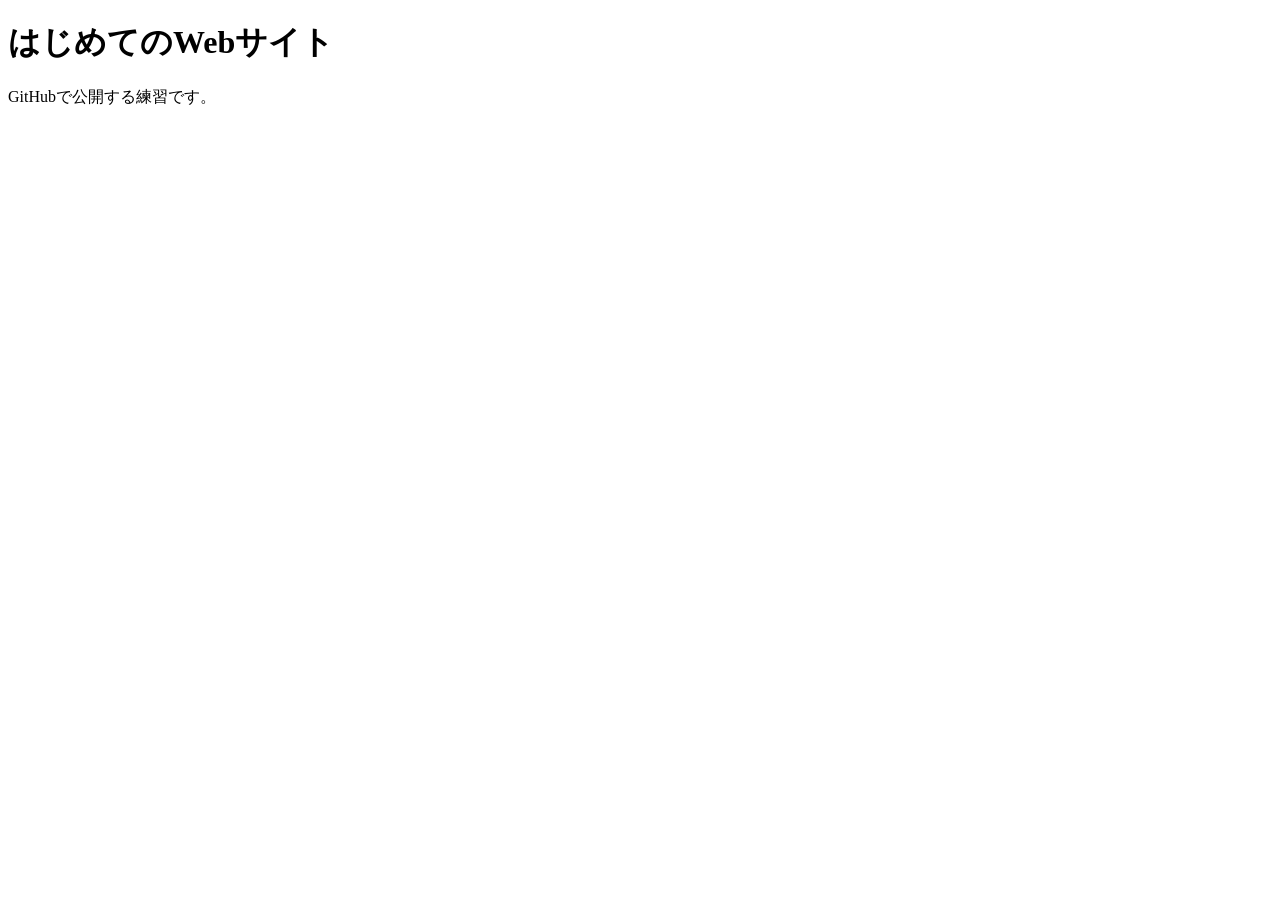
==== index.html @ cca872c9 "Create index.html" ====
<!DOCTYPE html>
<html lang="ja">
<head>
  <meta charset="UTF-8">
  <title>My First Website</title>
  <link rel="stylesheet" href="style.css">
</head>
<body>
  <h1>はじめてのWebサイト</h1>
  <p>GitHubで公開する練習です。</p>
</body>
</html>
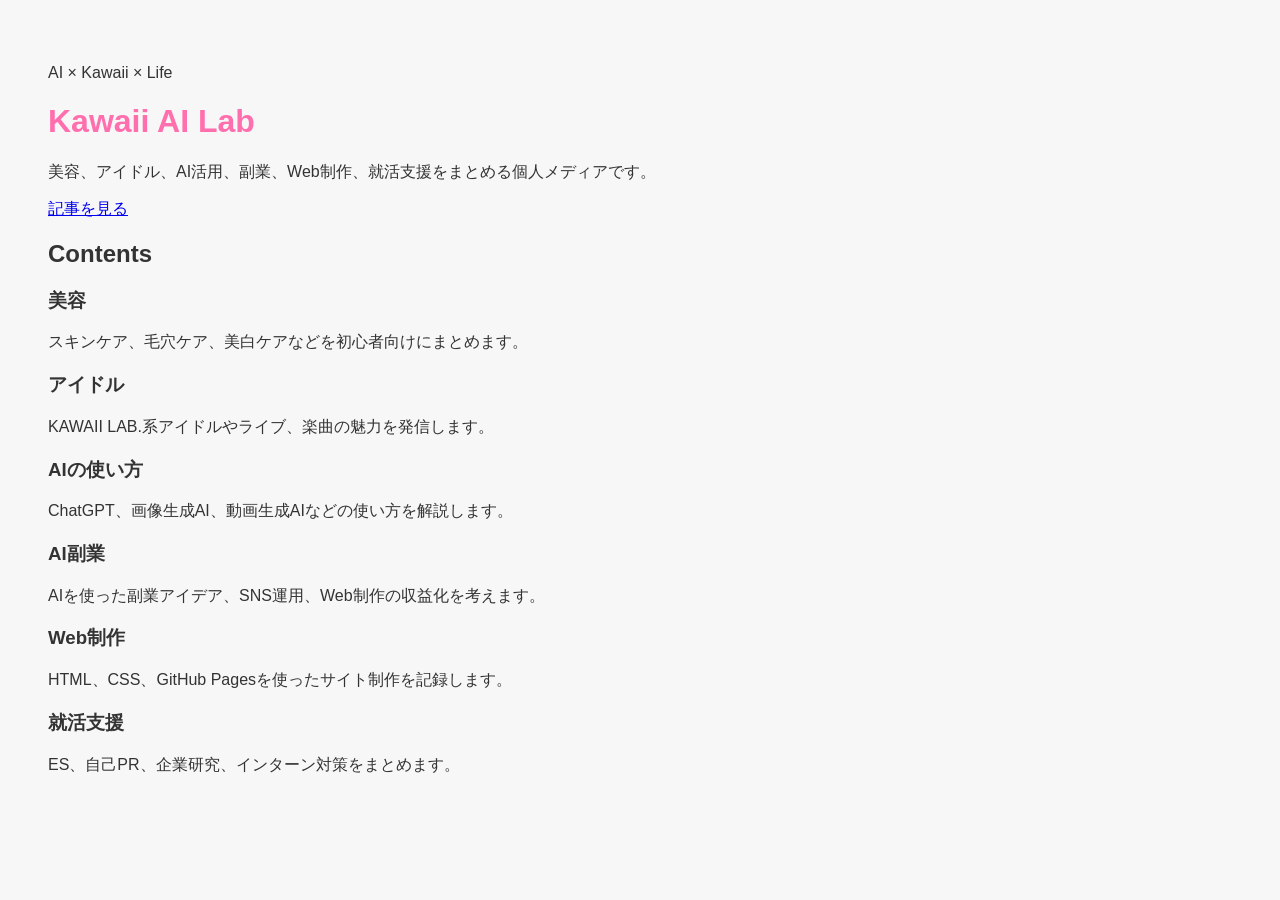
==== commit 4690cafd: "Update index.html" ====
--- a/index.html
+++ b/index.html
@@ -2,11 +2,56 @@
 <html lang="ja">
 <head>
   <meta charset="UTF-8">
-  <title>My First Website</title>
+  <meta name="viewport" content="width=device-width, initial-scale=1.0">
+  <title>Kawaii AI Lab</title>
   <link rel="stylesheet" href="style.css">
 </head>
 <body>
-  <h1>はじめてのWebサイト</h1>
-  <p>GitHubで公開する練習です。</p>
+
+  <header class="hero">
+    <p class="tag">AI × Kawaii × Life</p>
+    <h1>Kawaii AI Lab</h1>
+    <p class="lead">
+      美容、アイドル、AI活用、副業、Web制作、就活支援をまとめる個人メディアです。
+    </p>
+    <a href="#contents" class="button">記事を見る</a>
+  </header>
+
+  <section id="contents" class="section">
+    <h2>Contents</h2>
+
+    <div class="cards">
+      <div class="card">
+        <h3>美容</h3>
+        <p>スキンケア、毛穴ケア、美白ケアなどを初心者向けにまとめます。</p>
+      </div>
+
+      <div class="card">
+        <h3>アイドル</h3>
+        <p>KAWAII LAB.系アイドルやライブ、楽曲の魅力を発信します。</p>
+      </div>
+
+      <div class="card">
+        <h3>AIの使い方</h3>
+        <p>ChatGPT、画像生成AI、動画生成AIなどの使い方を解説します。</p>
+      </div>
+
+      <div class="card">
+        <h3>AI副業</h3>
+        <p>AIを使った副業アイデア、SNS運用、Web制作の収益化を考えます。</p>
+      </div>
+
+      <div class="card">
+        <h3>Web制作</h3>
+        <p>HTML、CSS、GitHub Pagesを使ったサイト制作を記録します。</p>
+      </div>
+
+      <div class="card">
+        <h3>就活支援</h3>
+        <p>ES、自己PR、企業研究、インターン対策をまとめます。</p>
+      </div>
+    </div>
+  </section>
+
 </body>
 </html>
--- a/style.css
+++ b/style.css
@@ -0,0 +1,10 @@
+body {
+  font-family: sans-serif;
+  background: #f7f7f7;
+  color: #333;
+  padding: 40px;
+}
+
+h1 {
+  color: #ff6fae;
+}
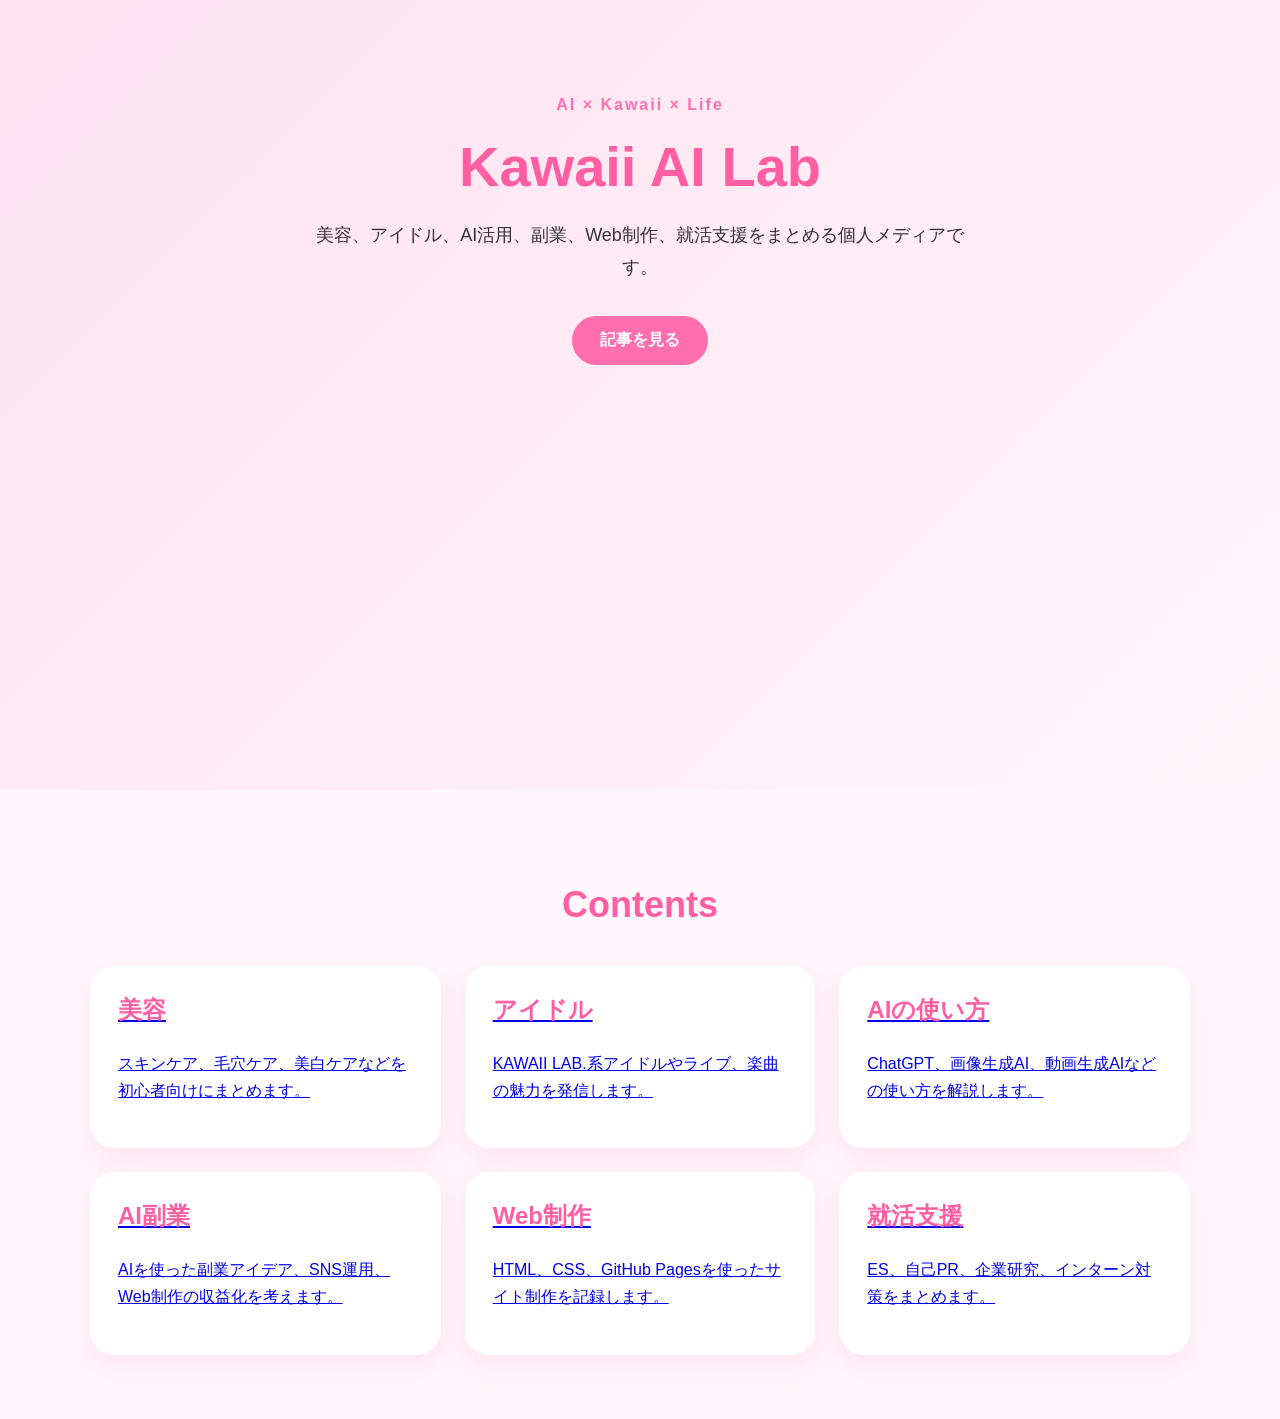
==== commit 86937eb4: "Update index.html" ====
--- a/index.html
+++ b/index.html
@@ -20,38 +20,34 @@
   <section id="contents" class="section">
     <h2>Contents</h2>
 
-    <div class="cards">
-      <div class="card">
-        <h3>美容</h3>
-        <p>スキンケア、毛穴ケア、美白ケアなどを初心者向けにまとめます。</p>
-      </div>
+   <div class="cards">
+  <a href="articles/beauty.html" class="card">
+    <h3>美容</h3>
+    <p>スキンケア、毛穴ケア、美白ケアなどを初心者向けにまとめます。</p>
+  </a>
 
-      <div class="card">
-        <h3>アイドル</h3>
-        <p>KAWAII LAB.系アイドルやライブ、楽曲の魅力を発信します。</p>
-      </div>
+  <a href="articles/idol.html" class="card">
+    <h3>アイドル</h3>
+    <p>KAWAII LAB.系アイドルやライブ、楽曲の魅力を発信します。</p>
+  </a>
 
-      <div class="card">
-        <h3>AIの使い方</h3>
-        <p>ChatGPT、画像生成AI、動画生成AIなどの使い方を解説します。</p>
-      </div>
+  <a href="articles/ai-tools.html" class="card">
+    <h3>AIの使い方</h3>
+    <p>ChatGPT、画像生成AI、動画生成AIなどの使い方を解説します。</p>
+  </a>
 
-      <div class="card">
-        <h3>AI副業</h3>
-        <p>AIを使った副業アイデア、SNS運用、Web制作の収益化を考えます。</p>
-      </div>
+  <a href="articles/ai-sidejob.html" class="card">
+    <h3>AI副業</h3>
+    <p>AIを使った副業アイデア、SNS運用、Web制作の収益化を考えます。</p>
+  </a>
 
-      <div class="card">
-        <h3>Web制作</h3>
-        <p>HTML、CSS、GitHub Pagesを使ったサイト制作を記録します。</p>
-      </div>
+  <a href="articles/web-making.html" class="card">
+    <h3>Web制作</h3>
+    <p>HTML、CSS、GitHub Pagesを使ったサイト制作を記録します。</p>
+  </a>
 
-      <div class="card">
-        <h3>就活支援</h3>
-        <p>ES、自己PR、企業研究、インターン対策をまとめます。</p>
-      </div>
-    </div>
-  </section>
-
-</body>
-</html>
+  <a href="articles/job-hunting.html" class="card">
+    <h3>就活支援</h3>
+    <p>ES、自己PR、企業研究、インターン対策をまとめます。</p>
+  </a>
+</div>
--- a/style.css
+++ b/style.css
@@ -1,10 +1,88 @@
 body {
-  font-family: sans-serif;
-  background: #f7f7f7;
+  margin: 0;
+  font-family: "Arial", sans-serif;
+  background: #fff7fb;
   color: #333;
-  padding: 40px;
+}
+
+.hero {
+  min-height: 70vh;
+  padding: 80px 24px;
+  text-align: center;
+  background: linear-gradient(135deg, #ffe1ef, #fff7fb);
+}
+
+.tag {
+  color: #ff6fae;
+  font-weight: bold;
+  letter-spacing: 2px;
 }
 
 h1 {
-  color: #ff6fae;
+  font-size: 56px;
+  color: #ff5fa2;
+  margin: 20px 0;
 }
+
+.lead {
+  max-width: 680px;
+  margin: 0 auto 32px;
+  font-size: 18px;
+  line-height: 1.8;
+}
+
+.button {
+  display: inline-block;
+  padding: 14px 28px;
+  background: #ff6fae;
+  color: white;
+  text-decoration: none;
+  border-radius: 999px;
+  font-weight: bold;
+}
+
+.section {
+  padding: 64px 24px;
+  max-width: 1100px;
+  margin: 0 auto;
+}
+
+.section h2 {
+  text-align: center;
+  font-size: 36px;
+  color: #ff5fa2;
+  margin-bottom: 40px;
+}
+
+.cards {
+  display: grid;
+  grid-template-columns: repeat(3, 1fr);
+  gap: 24px;
+}
+
+.card {
+  background: white;
+  border-radius: 24px;
+  padding: 28px;
+  box-shadow: 0 10px 30px rgba(255, 111, 174, 0.15);
+}
+
+.card h3 {
+  color: #ff5fa2;
+  font-size: 24px;
+  margin-top: 0;
+}
+
+.card p {
+  line-height: 1.7;
+}
+
+@media (max-width: 768px) {
+  h1 {
+    font-size: 38px;
+  }
+
+  .cards {
+    grid-template-columns: 1fr;
+  }
+}
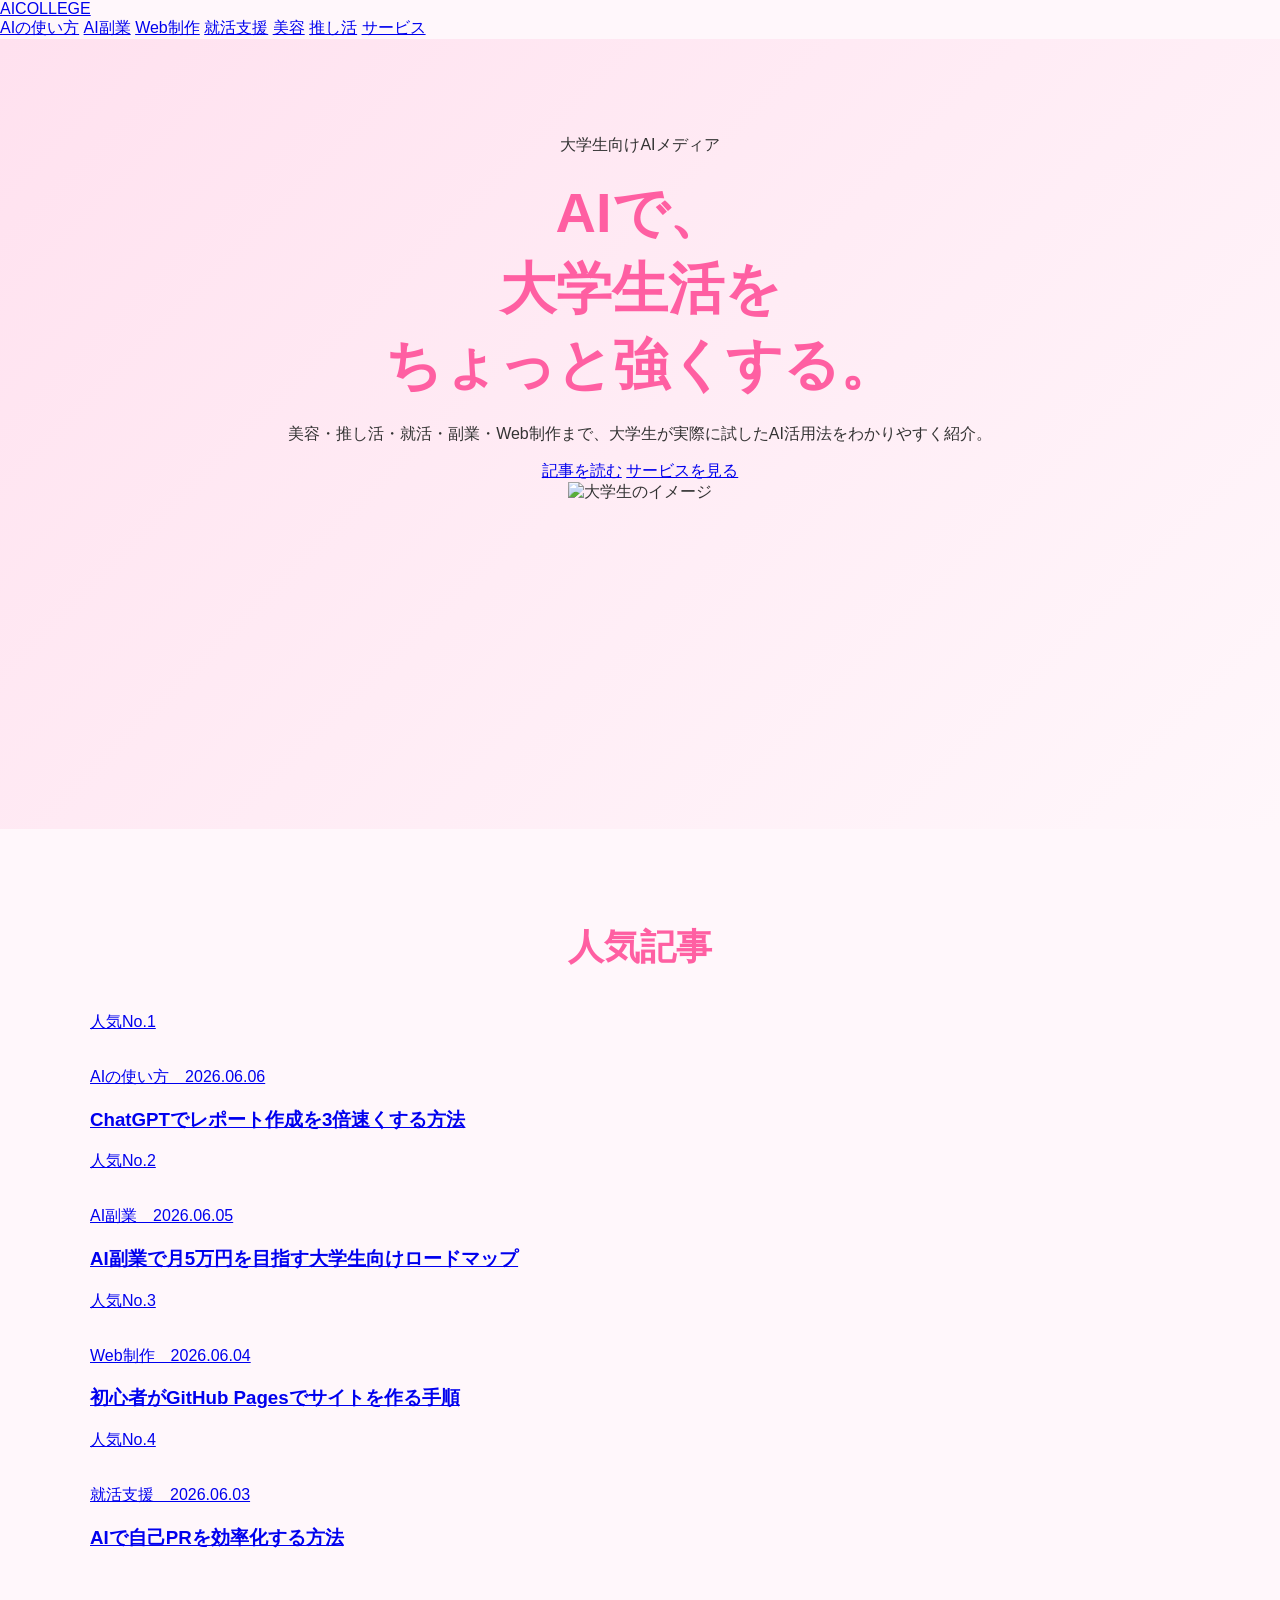
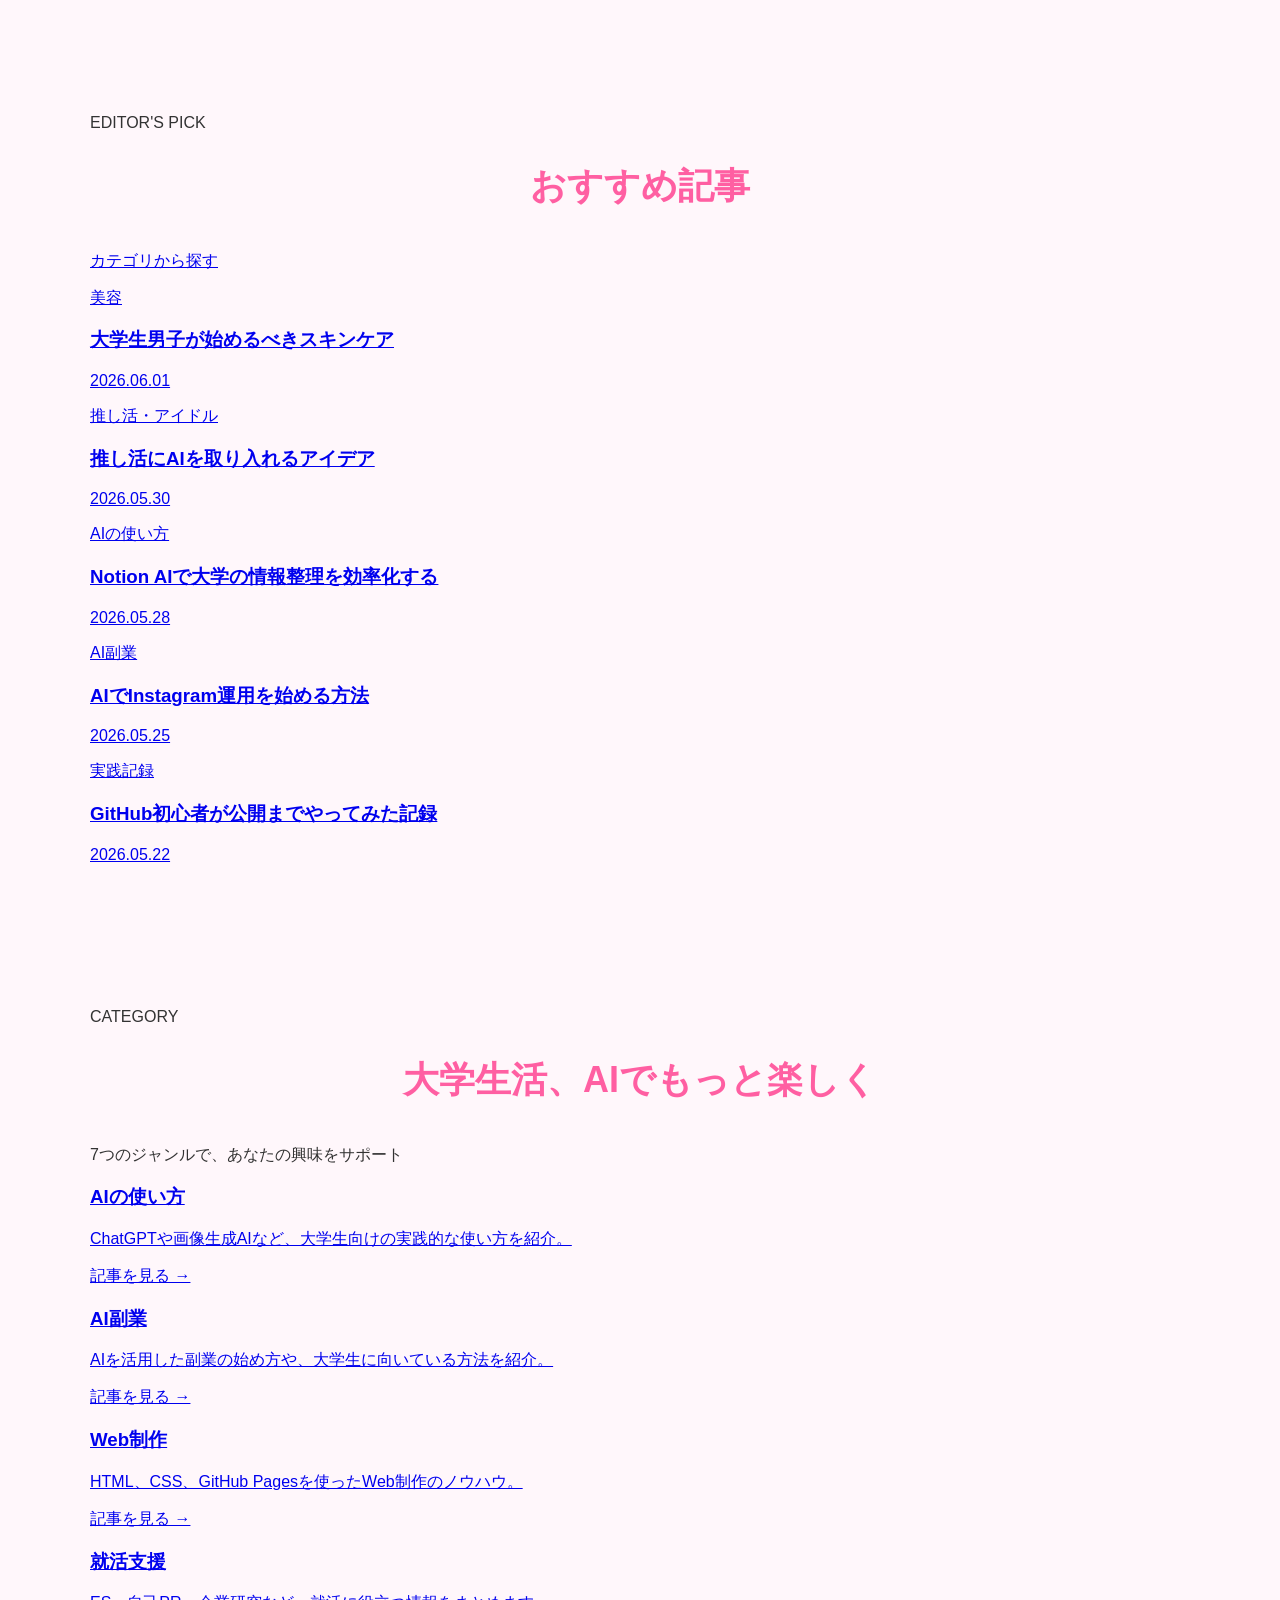
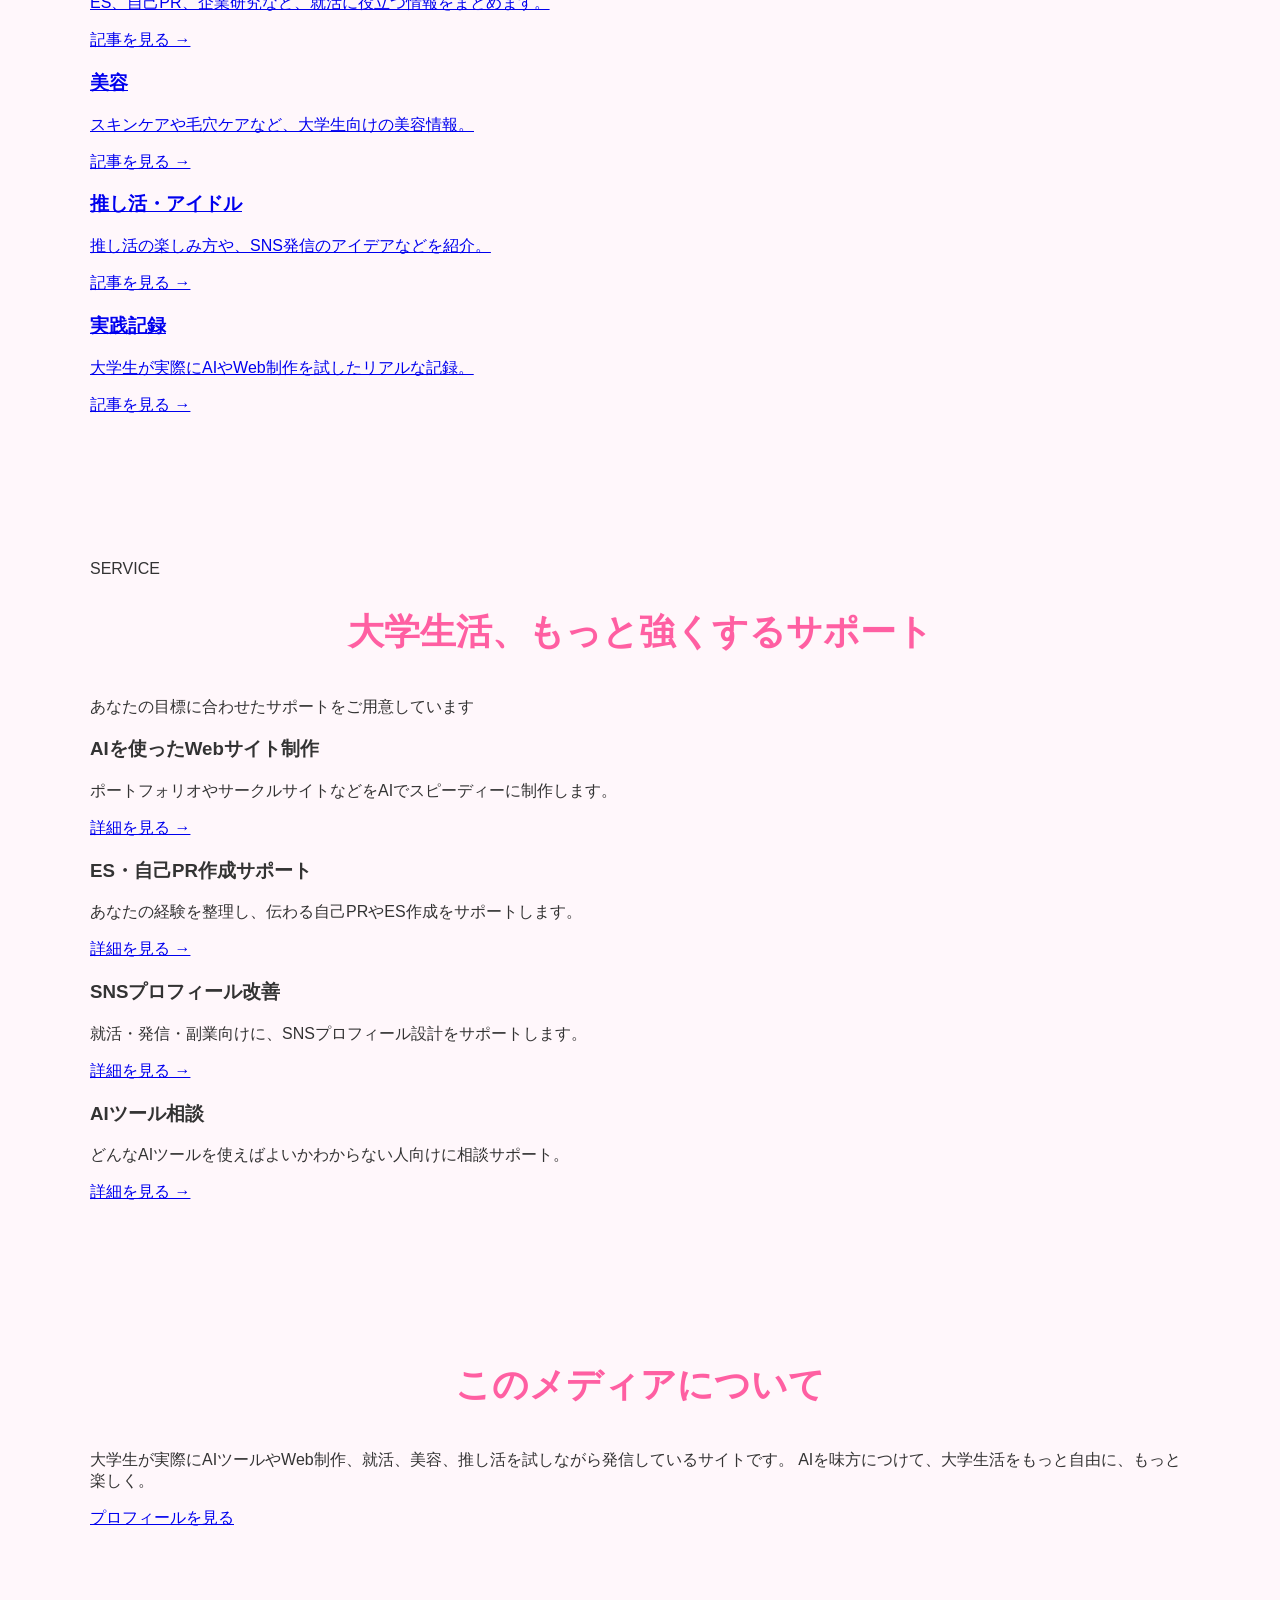
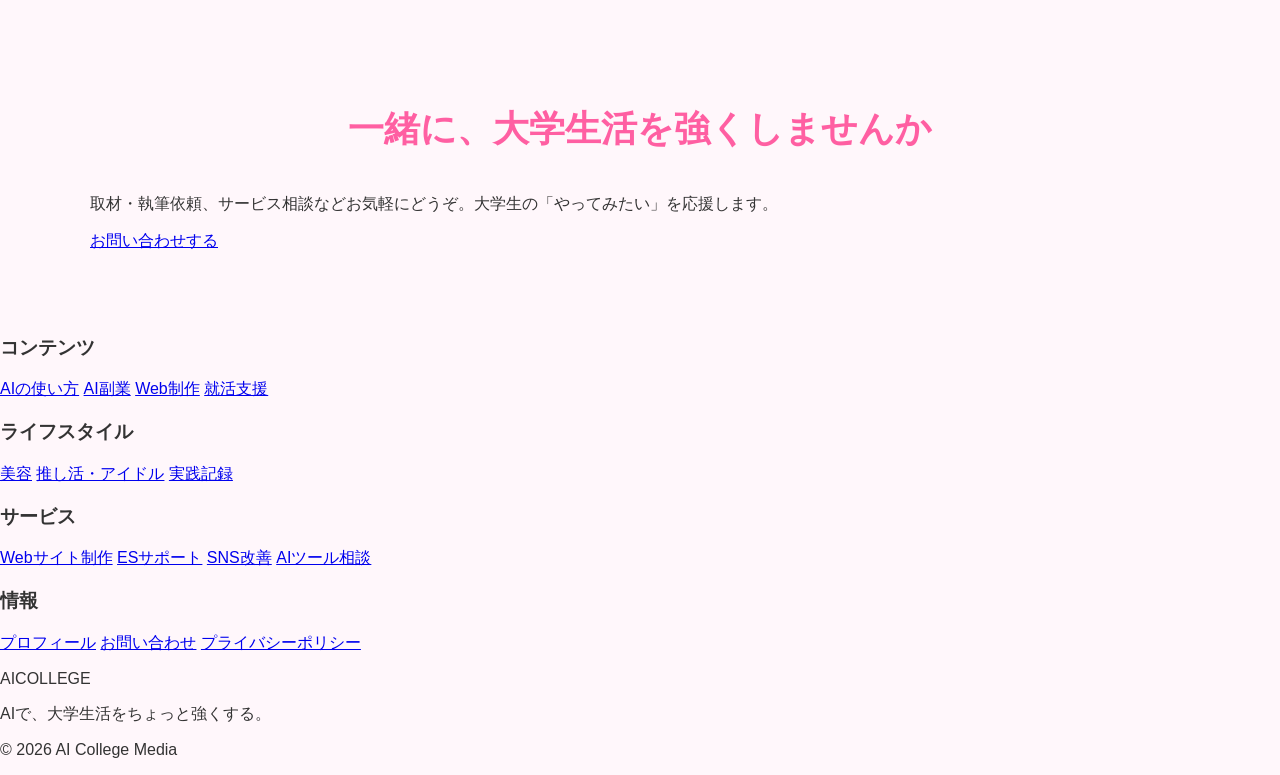
==== commit 39cca75f: "Update index.html" ====
--- a/index.html
+++ b/index.html
@@ -3,51 +3,293 @@
 <head>
   <meta charset="UTF-8">
   <meta name="viewport" content="width=device-width, initial-scale=1.0">
-  <title>Kawaii AI Lab</title>
+  <title>AICOLLEGE</title>
   <link rel="stylesheet" href="style.css">
 </head>
 <body>
 
-  <header class="hero">
-    <p class="tag">AI × Kawaii × Life</p>
-    <h1>Kawaii AI Lab</h1>
-    <p class="lead">
-      美容、アイドル、AI活用、副業、Web制作、就活支援をまとめる個人メディアです。
-    </p>
-    <a href="#contents" class="button">記事を見る</a>
+  <header class="site-header">
+    <div class="container header-inner">
+      <a href="index.html" class="logo">AICOLLEGE</a>
+
+      <nav class="nav">
+        <a href="articles/ai-tools.html">AIの使い方</a>
+        <a href="articles/ai-sidejob.html">AI副業</a>
+        <a href="articles/web-making.html">Web制作</a>
+        <a href="articles/job-hunting.html">就活支援</a>
+        <a href="articles/beauty.html">美容</a>
+        <a href="articles/idol.html">推し活</a>
+        <a href="#service">サービス</a>
+      </nav>
+    </div>
   </header>
 
-  <section id="contents" class="section">
-    <h2>Contents</h2>
-
-   <div class="cards">
-  <a href="articles/beauty.html" class="card">
-    <h3>美容</h3>
-    <p>スキンケア、毛穴ケア、美白ケアなどを初心者向けにまとめます。</p>
-  </a>
-
-  <a href="articles/idol.html" class="card">
-    <h3>アイドル</h3>
-    <p>KAWAII LAB.系アイドルやライブ、楽曲の魅力を発信します。</p>
-  </a>
-
-  <a href="articles/ai-tools.html" class="card">
-    <h3>AIの使い方</h3>
-    <p>ChatGPT、画像生成AI、動画生成AIなどの使い方を解説します。</p>
-  </a>
-
-  <a href="articles/ai-sidejob.html" class="card">
-    <h3>AI副業</h3>
-    <p>AIを使った副業アイデア、SNS運用、Web制作の収益化を考えます。</p>
-  </a>
-
-  <a href="articles/web-making.html" class="card">
-    <h3>Web制作</h3>
-    <p>HTML、CSS、GitHub Pagesを使ったサイト制作を記録します。</p>
-  </a>
-
-  <a href="articles/job-hunting.html" class="card">
-    <h3>就活支援</h3>
-    <p>ES、自己PR、企業研究、インターン対策をまとめます。</p>
-  </a>
-</div>
+  <main>
+
+    <section class="hero">
+      <div class="container hero-inner">
+        <div class="hero-text">
+          <p class="eyebrow">大学生向けAIメディア</p>
+          <h1>AIで、<br>大学生活を<br>ちょっと強くする。</h1>
+          <p class="hero-description">
+            美容・推し活・就活・副業・Web制作まで、大学生が実際に試したAI活用法をわかりやすく紹介。
+          </p>
+
+          <div class="hero-buttons">
+            <a href="#popular" class="btn btn-dark">記事を読む</a>
+            <a href="#service" class="btn btn-light">サービスを見る</a>
+          </div>
+        </div>
+
+        <div class="hero-image">
+          <img src="https://images.unsplash.com/photo-1522202176988-66273c2fd55f?auto=format&fit=crop&w=1200&q=80" alt="大学生のイメージ">
+        </div>
+      </div>
+    </section>
+
+    <section id="popular" class="section">
+      <div class="container">
+        <h2 class="section-title">人気記事</h2>
+
+        <div class="popular-grid">
+          <a href="articles/ai-tools.html" class="popular-card">
+            <div class="rank">人気No.1</div>
+            <img src="https://images.unsplash.com/photo-1516321318423-f06f85e504b3?auto=format&fit=crop&w=800&q=80" alt="">
+            <div class="popular-body">
+              <p class="meta">AIの使い方　2026.06.06</p>
+              <h3>ChatGPTでレポート作成を3倍速くする方法</h3>
+            </div>
+          </a>
+
+          <a href="articles/ai-sidejob.html" class="popular-card">
+            <div class="rank">人気No.2</div>
+            <img src="https://images.unsplash.com/photo-1521791136064-7986c2920216?auto=format&fit=crop&w=800&q=80" alt="">
+            <div class="popular-body">
+              <p class="meta">AI副業　2026.06.05</p>
+              <h3>AI副業で月5万円を目指す大学生向けロードマップ</h3>
+            </div>
+          </a>
+
+          <a href="articles/web-making.html" class="popular-card">
+            <div class="rank">人気No.3</div>
+            <img src="https://images.unsplash.com/photo-1515879218367-8466d910aaa4?auto=format&fit=crop&w=800&q=80" alt="">
+            <div class="popular-body">
+              <p class="meta">Web制作　2026.06.04</p>
+              <h3>初心者がGitHub Pagesでサイトを作る手順</h3>
+            </div>
+          </a>
+
+          <a href="articles/job-hunting.html" class="popular-card">
+            <div class="rank">人気No.4</div>
+            <img src="https://images.unsplash.com/photo-1573497019940-1c28c88b4f3e?auto=format&fit=crop&w=800&q=80" alt="">
+            <div class="popular-body">
+              <p class="meta">就活支援　2026.06.03</p>
+              <h3>AIで自己PRを効率化する方法</h3>
+            </div>
+          </a>
+        </div>
+      </div>
+    </section>
+
+    <section class="section soft-section">
+      <div class="container">
+        <p class="sub-label">EDITOR'S PICK</p>
+        <h2 class="section-title">おすすめ記事</h2>
+
+        <div class="recommend-buttons">
+          <a href="#categories" class="btn btn-soft">カテゴリから探す</a>
+        </div>
+
+        <div class="recommend-grid">
+          <a href="articles/beauty.html" class="mini-card">
+            <p class="mini-meta">美容</p>
+            <h3>大学生男子が始めるべきスキンケア</h3>
+            <span>2026.06.01</span>
+          </a>
+
+          <a href="articles/idol.html" class="mini-card">
+            <p class="mini-meta">推し活・アイドル</p>
+            <h3>推し活にAIを取り入れるアイデア</h3>
+            <span>2026.05.30</span>
+          </a>
+
+          <a href="articles/ai-tools.html" class="mini-card">
+            <p class="mini-meta">AIの使い方</p>
+            <h3>Notion AIで大学の情報整理を効率化する</h3>
+            <span>2026.05.28</span>
+          </a>
+
+          <a href="articles/ai-sidejob.html" class="mini-card">
+            <p class="mini-meta">AI副業</p>
+            <h3>AIでInstagram運用を始める方法</h3>
+            <span>2026.05.25</span>
+          </a>
+
+          <a href="articles/web-making.html" class="mini-card">
+            <p class="mini-meta">実践記録</p>
+            <h3>GitHub初心者が公開までやってみた記録</h3>
+            <span>2026.05.22</span>
+          </a>
+        </div>
+      </div>
+    </section>
+
+    <section id="categories" class="section">
+      <div class="container">
+        <p class="sub-label blue">CATEGORY</p>
+        <h2 class="section-title">大学生活、AIでもっと楽しく</h2>
+        <p class="section-description">7つのジャンルで、あなたの興味をサポート</p>
+
+        <div class="category-grid">
+          <a href="articles/ai-tools.html" class="category-card">
+            <h3>AIの使い方</h3>
+            <p>ChatGPTや画像生成AIなど、大学生向けの実践的な使い方を紹介。</p>
+            <span>記事を見る →</span>
+          </a>
+
+          <a href="articles/ai-sidejob.html" class="category-card">
+            <h3>AI副業</h3>
+            <p>AIを活用した副業の始め方や、大学生に向いている方法を紹介。</p>
+            <span>記事を見る →</span>
+          </a>
+
+          <a href="articles/web-making.html" class="category-card">
+            <h3>Web制作</h3>
+            <p>HTML、CSS、GitHub Pagesを使ったWeb制作のノウハウ。</p>
+            <span>記事を見る →</span>
+          </a>
+
+          <a href="articles/job-hunting.html" class="category-card">
+            <h3>就活支援</h3>
+            <p>ES、自己PR、企業研究など、就活に役立つ情報をまとめます。</p>
+            <span>記事を見る →</span>
+          </a>
+
+          <a href="articles/beauty.html" class="category-card">
+            <h3>美容</h3>
+            <p>スキンケアや毛穴ケアなど、大学生向けの美容情報。</p>
+            <span>記事を見る →</span>
+          </a>
+
+          <a href="articles/idol.html" class="category-card">
+            <h3>推し活・アイドル</h3>
+            <p>推し活の楽しみ方や、SNS発信のアイデアなどを紹介。</p>
+            <span>記事を見る →</span>
+          </a>
+
+          <a href="articles/web-making.html" class="category-card">
+            <h3>実践記録</h3>
+            <p>大学生が実際にAIやWeb制作を試したリアルな記録。</p>
+            <span>記事を見る →</span>
+          </a>
+        </div>
+      </div>
+    </section>
+
+    <section id="service" class="section">
+      <div class="container">
+        <p class="sub-label pink">SERVICE</p>
+        <h2 class="section-title">大学生活、もっと強くするサポート</h2>
+        <p class="section-description">あなたの目標に合わせたサポートをご用意しています</p>
+
+        <div class="service-grid">
+          <div class="service-card">
+            <h3>AIを使ったWebサイト制作</h3>
+            <p>ポートフォリオやサークルサイトなどをAIでスピーディーに制作します。</p>
+            <a href="#">詳細を見る →</a>
+          </div>
+
+          <div class="service-card">
+            <h3>ES・自己PR作成サポート</h3>
+            <p>あなたの経験を整理し、伝わる自己PRやES作成をサポートします。</p>
+            <a href="#">詳細を見る →</a>
+          </div>
+
+          <div class="service-card highlight">
+            <h3>SNSプロフィール改善</h3>
+            <p>就活・発信・副業向けに、SNSプロフィール設計をサポートします。</p>
+            <a href="#">詳細を見る →</a>
+          </div>
+
+          <div class="service-card">
+            <h3>AIツール相談</h3>
+            <p>どんなAIツールを使えばよいかわからない人向けに相談サポート。</p>
+            <a href="#">詳細を見る →</a>
+          </div>
+        </div>
+      </div>
+    </section>
+
+    <section class="section about-section">
+      <div class="container about-box">
+        <h2 class="section-title">このメディアについて</h2>
+        <p class="section-description narrow">
+          大学生が実際にAIツールやWeb制作、就活、美容、推し活を試しながら発信しているサイトです。
+          AIを味方につけて、大学生活をもっと自由に、もっと楽しく。
+        </p>
+
+        <a href="#" class="btn btn-dark">プロフィールを見る</a>
+
+        <div class="about-images">
+          <img src="https://images.unsplash.com/photo-1494790108377-be9c29b29330?auto=format&fit=crop&w=300&q=80" alt="">
+          <img src="https://images.unsplash.com/photo-1521737604893-d14cc237f11d?auto=format&fit=crop&w=300&q=80" alt="">
+          <img src="https://images.unsplash.com/photo-1516321310764-8d5d6b8b0e29?auto=format&fit=crop&w=300&q=80" alt="">
+          <img src="https://images.unsplash.com/photo-1516321165247-4aa89a48be28?auto=format&fit=crop&w=300&q=80" alt="">
+        </div>
+      </div>
+    </section>
+
+    <section class="section cta-section">
+      <div class="container cta-box">
+        <h2>一緒に、大学生活を強くしませんか</h2>
+        <p>取材・執筆依頼、サービス相談などお気軽にどうぞ。大学生の「やってみたい」を応援します。</p>
+        <a href="#" class="btn btn-dark">お問い合わせする</a>
+      </div>
+    </section>
+
+  </main>
+
+  <footer class="site-footer">
+    <div class="container footer-grid">
+      <div>
+        <h3>コンテンツ</h3>
+        <a href="articles/ai-tools.html">AIの使い方</a>
+        <a href="articles/ai-sidejob.html">AI副業</a>
+        <a href="articles/web-making.html">Web制作</a>
+        <a href="articles/job-hunting.html">就活支援</a>
+      </div>
+
+      <div>
+        <h3>ライフスタイル</h3>
+        <a href="articles/beauty.html">美容</a>
+        <a href="articles/idol.html">推し活・アイドル</a>
+        <a href="articles/web-making.html">実践記録</a>
+      </div>
+
+      <div>
+        <h3>サービス</h3>
+        <a href="#service">Webサイト制作</a>
+        <a href="#service">ESサポート</a>
+        <a href="#service">SNS改善</a>
+        <a href="#service">AIツール相談</a>
+      </div>
+
+      <div>
+        <h3>情報</h3>
+        <a href="#">プロフィール</a>
+        <a href="#">お問い合わせ</a>
+        <a href="#">プライバシーポリシー</a>
+      </div>
+    </div>
+
+    <div class="container footer-bottom">
+      <div>
+        <p class="footer-logo">AICOLLEGE</p>
+        <p class="footer-copy">AIで、大学生活をちょっと強くする。</p>
+      </div>
+      <p class="copyright">© 2026 AI College Media</p>
+    </div>
+  </footer>
+
+</body>
+</html>
--- a/style.css
+++ b/style.css
@@ -53,7 +53,10 @@
   color: #ff5fa2;
   margin-bottom: 40px;
 }
-
+.card {
+  text-decoration: none;
+  color: inherit;
+}
 .cards {
   display: grid;
   grid-template-columns: repeat(3, 1fr);
@@ -86,3 +89,22 @@
     grid-template-columns: 1fr;
   }
 }
+.article {
+  max-width: 820px;
+}
+
+.article h1 {
+  font-size: 42px;
+}
+
+.article h2 {
+  color: #ff5fa2;
+  margin-top: 40px;
+}
+
+.back-link {
+  display: inline-block;
+  margin-top: 32px;
+  color: #ff5fa2;
+  font-weight: bold;
+}
